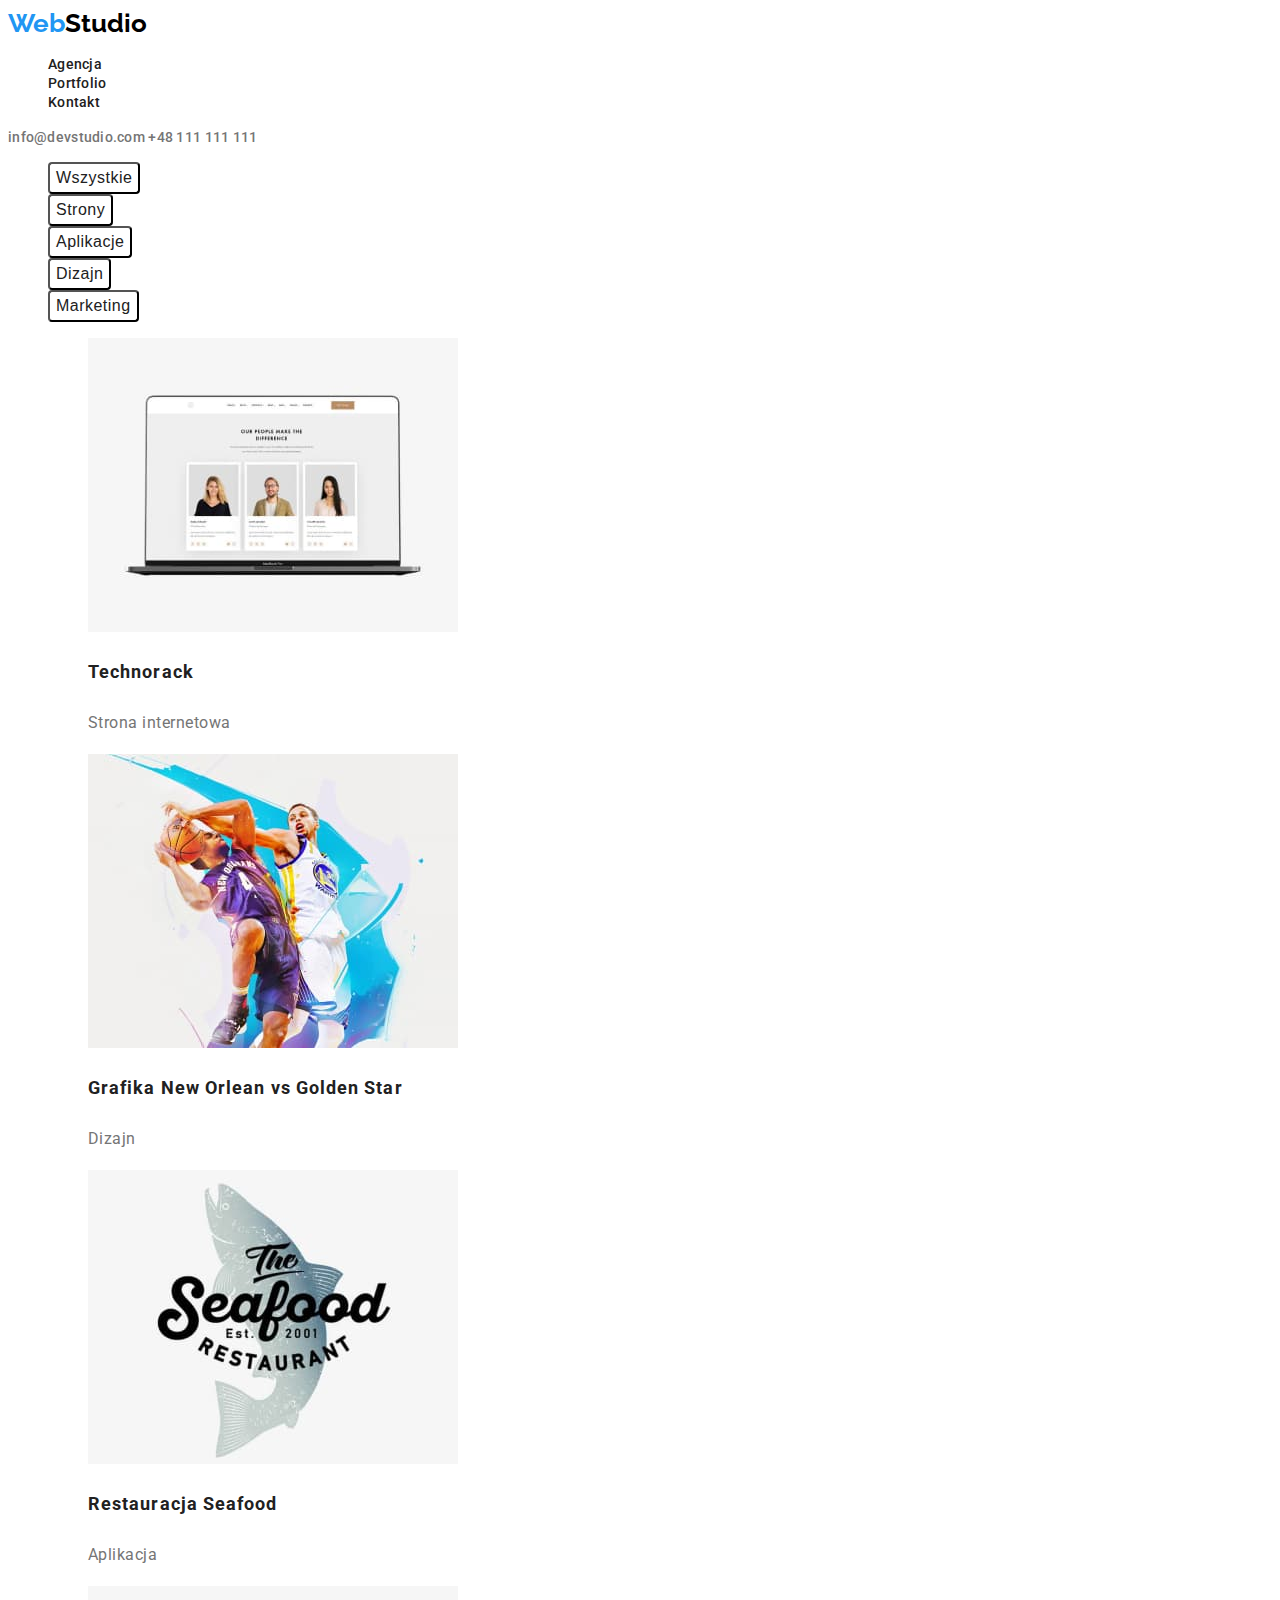
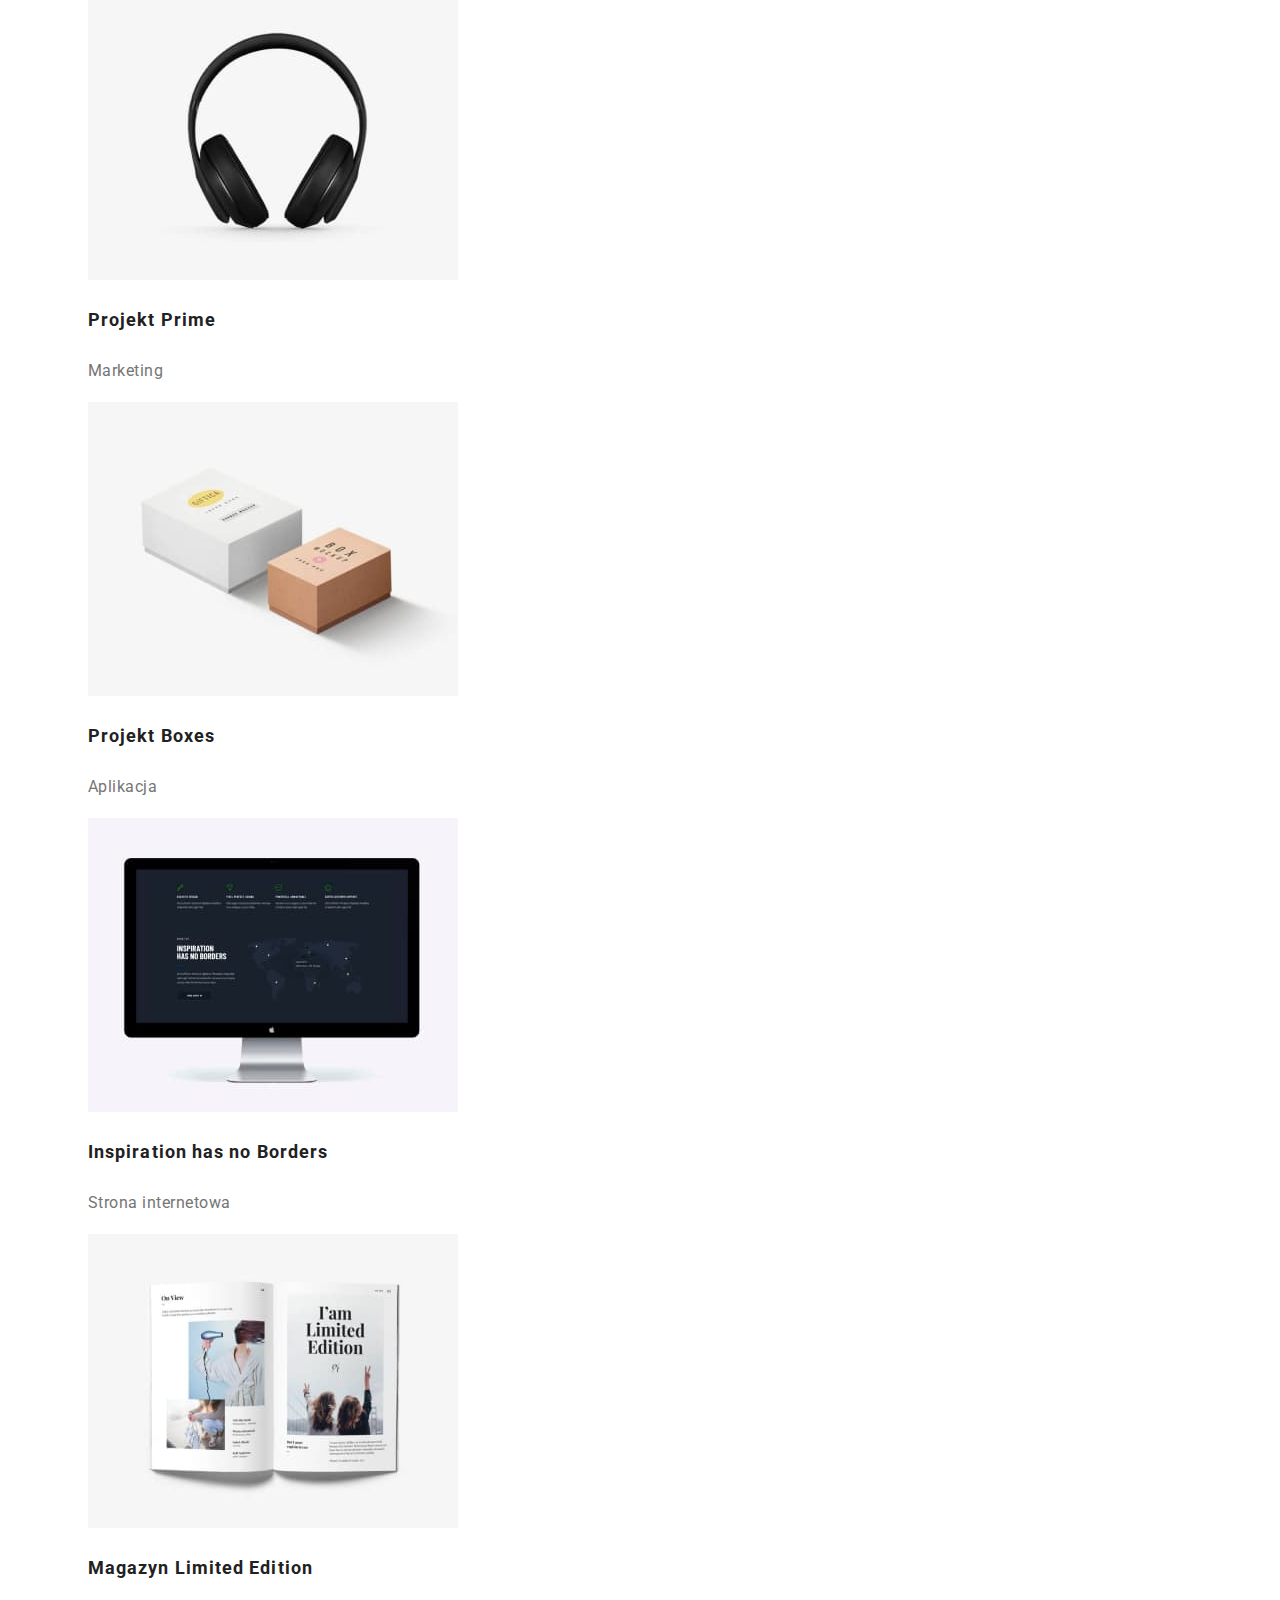
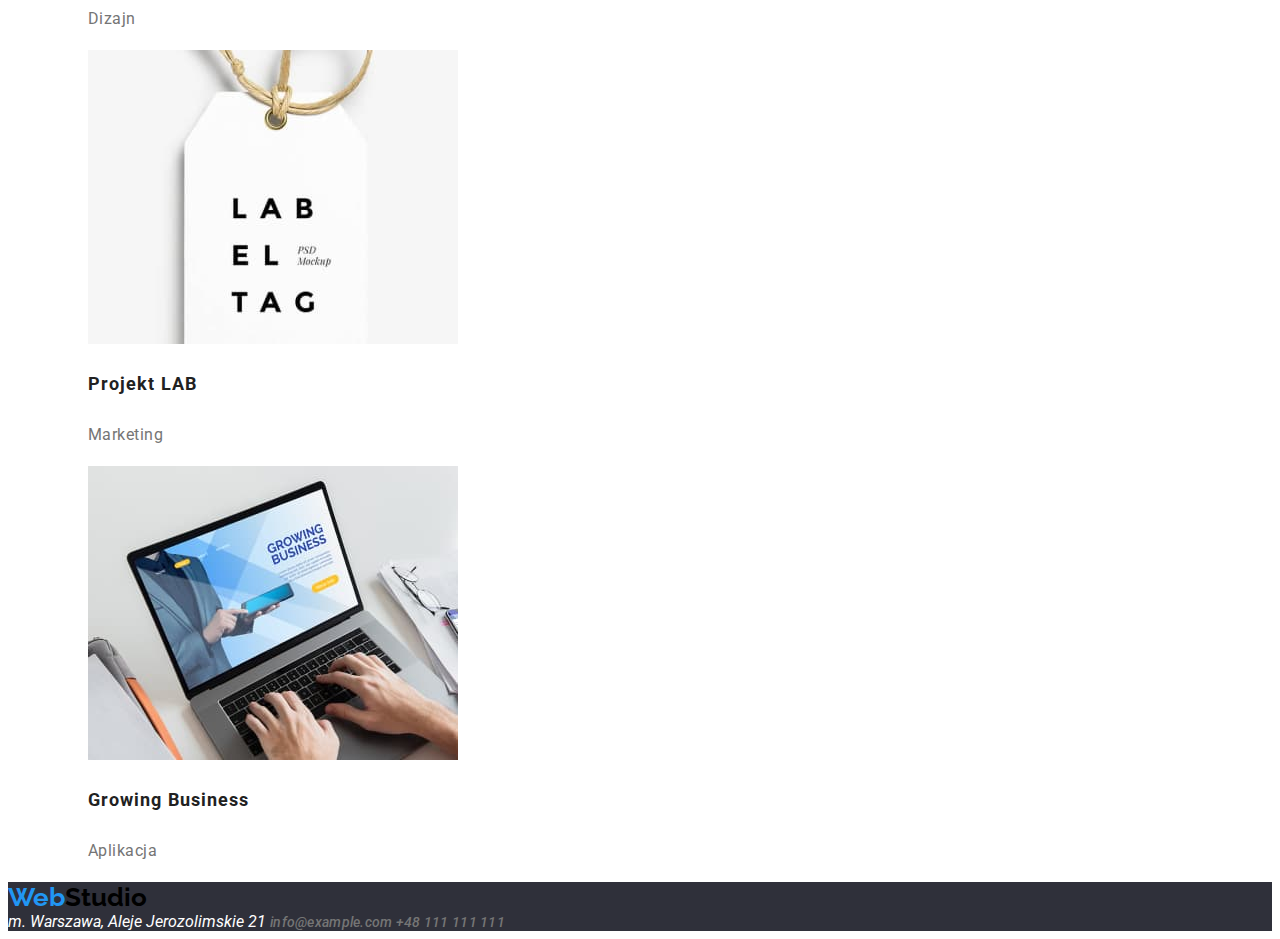
==== portfolio.html @ 2142aa77 "1" ====
<!DOCTYPE html>
<html lang="en">
  <head>
    <meta charset="UTF-8" />
    <meta http-equiv="X-UA-Compatible" content="IE=edge" />
    <meta name="viewport" content="width=device-width, initial-scale=1.0" />
    <link
      href="https://fonts.googleapis.com/css2?family=Raleway:wght@700&family=Roboto:wght@400;500;700;900&display=swap"
      rel="stylesheet"
    />
    <link rel="stylesheet" href="css/style.css" />
    <title>Portfolio</title>
  </head>
  <body>
    <header class="menu">
      <a class="logo" href="index.html"><span class="logo-color">Web</span>Studio</a>
      <nav>
        <ul class="nav-list">
          <li class="nav-list-item">
            <a class="nav-list-item-link" href="agency.html">Agencja</a>
          </li>
          <li class="nav-list-item">
            <a class="nav-list-item-link" href="portfolio.html">Portfolio</a>
          </li>
          <li class="nav-list-item">
            <a class="nav-list-item-link" href="contact.html">Kontakt</a>
          </li>
        </ul>
      </nav>
      <a class="contact" href="mailto:info@devstudio.com"> info@devstudio.com </a>
      <a class="contact" href="tel:+48111111111"> +48 111 111 111 </a>
    </header>
    <main>
      <div class="filters">
        <ul class="filters-list">
          <li class="filters-item">
            <button class="filters-button" type="button">Wszystkie</button>
          </li>
          <li class="filters-item">
            <button class="filters-button" type="button">Strony</button>
          </li>
          <li class="filters-item">
            <button class="filters-button" type="button">Aplikacje</button>
          </li>
          <li class="filters-item">
            <button class="filters-button" type="button">Dizajn</button>
          </li>
          <li class="filters-item">
            <button class="filters-button" type="button">Marketing</button>
          </li>
        </ul>
      </div>
      <div class="projects">
        <ul class="projects-list">
          <li class="projects-list-item">
            <figure>
              <img src="/images/portfolio/technocrack.jpg" alt="Website" height="294" width="370" />
              <figcaption>
                <p class="projects-name">Technorack</p>
                <p class="projects-description">Strona internetowa</p>
              </figcaption>
            </figure>
          </li>
          <li class="projects-list-item">
            <figure>
              <img
                src="/images/portfolio/newOrlean.jpg"
                alt="Basketball players"
                height="294"
                width="370"
              />
              <figcaption>
                <p class="projects-name">Grafika New Orlean vs Golden Star</p>
                <p class="projects-description">Dizajn</p>
              </figcaption>
            </figure>
          </li>
          <li class="projects-list-item">
            <figure>
              <img
                src="images/portfolio/seafood.jpg"
                alt="Restaurant logo"
                height="294"
                width="370"
              />
              <figcaption>
                <p class="projects-name">Restauracja Seafood</p>
                <p class="projects-description">Aplikacja</p>
              </figcaption>
            </figure>
          </li>
          <li class="projects-list-item">
            <figure>
              <img src="images/portfolio/prime.jpg" alt="Headphones" height="294" width="370" />
              <figcaption>
                <p class="projects-name">Projekt Prime</p>
                <p class="projects-description">Marketing</p>
              </figcaption>
            </figure>
          </li>
          <li class="projects-list-item">
            <figure>
              <img src="images/portfolio/boxes.jpg" alt="Boxes" height="294" width="370" />
              <figcaption>
                <p class="projects-name">Projekt Boxes</p>
                <p class="projects-description">Aplikacja</p>
              </figcaption>
            </figure>
          </li>
          <li class="projects-list-item">
            <figure>
              <img src="images/portfolio/noBorders.jpg" alt="Website" height="294" width="370" />
              <figcaption>
                <p class="projects-name">Inspiration has no Borders</p>
                <p class="projects-description">Strona internetowa</p>
              </figcaption>
            </figure>
          </li>
          <li class="projects-list-item">
            <figure>
              <img src="images/portfolio/magazyn.jpg" alt="Magazine" height="294" width="370" />
              <figcaption>
                <p class="projects-name">Magazyn Limited Edition</p>
                <p class="projects-description">Dizajn</p>
              </figcaption>
            </figure>
          </li>
          <li class="projects-list-item">
            <figure>
              <img src="images/portfolio/lab.jpg" alt="Label tag" height="294" width="370" />
              <figcaption>
                <p class="projects-name">Projekt LAB</p>
                <p class="projects-description">Marketing</p>
              </figcaption>
            </figure>
          </li>
          <li class="projects-list-item">
            <figure>
              <img src="images/portfolio/growingBusiness.jpg" alt="App" height="294" width="370" />
              <figcaption>
                <p class="projects-name">Growing Business</p>
                <p class="projects-description">Aplikacja</p>
              </figcaption>
            </figure>
          </li>
        </ul>
      </div>
    </main>
    <footer class="footer">
      <a class="logo" href="index.html"><span class="logo-color">Web</span>Studio</a>
      <address class="address">
        m. Warszawa, Aleje Jerozolimskie 21
        <a class="contact" href="mailto:info@example.com"> info@example.com </a>
        <a class="contact" href="tel:+48111111111"> +48 111 111 111 </a>
      </address>
    </footer>
  </body>
</html>
---- css/style.css ----
:root {
  --black-color: #000000;
  --blue-color: #2196f3;
  --white-color: #ffffff;
  --background-color: #2f303a;
  --text-color-main: #212121;
  --text-color-secondary: #757575;
}

body {
  font-family: Roboto, Raleway, sans-serif;
  color: var(--text-color-main);
}
.logo {
  text-decoration: none;
  color: var(--black-color);
  font-family: Raleway;
  font-weight: 700;
  font-size: 1.625rem;
}
.logo-color {
  color: var(--blue-color);
}
.nav-list {
  list-style: none;
}
.nav-list-item-link {
  font-weight: 500;
  font-size: 0.875rem;
  line-height: 1.14;
  letter-spacing: 0.02em;
  text-decoration: none;
  color: var(--text-color-main);
}
.nav-list-item-link:hover,
.nav-list-item-link:focus {
  color: var(--blue-color);
}
.main-header-section {
  background-color: var(--background-color);
}
.main-header-text {
  font-weight: 900;
  font-size: 2.5rem;
  line-height: 1.36;
  text-align: center;
  letter-spacing: 0.06em;
  text-transform: uppercase;
  color: var(--white-color);
}
.main-header-button {
  background: #2196f3;
  font-weight: 700;
  font-size: 1rem;
  line-height: 1.88;
  text-align: center;
  letter-spacing: 0.06em;
  color: var(--white-color);
  cursor: pointer;
}

.main-description-list-header {
  font-weight: 700;
  font-size: 0.875rem;
  line-height: 1.14;
  letter-spacing: 0.03em;
  text-transform: uppercase;
}
.main-description-list-text {
  font-size: 0.875rem;
  line-height: 1.71;
  letter-spacing: 0.03em;
  color: var(--text-color-secondary);
}
.team-section-list,
.services-section-list,
.main-description-list {
  list-style: none;
}
.services-section-header,
.team-section-header {
  font-weight: 700;
  font-size: 2.25rem;
  line-height: 1.17;
  text-align: center;
  letter-spacing: 0.03em;
}
.team-section-name {
  font-weight: 500;
  font-size: 1rem;
  line-height: 1.19;
  text-align: center;
  letter-spacing: 0.03em;
}
.team-section-profession {
  font-size: 1rem;
  line-height: 1.19;
  text-align: center;
  letter-spacing: 0.03em;
  color: var(--text-color-secondary);
}

.contact {
  color: var(--text-color-secondary);
  text-decoration: none;
  font-weight: 500;
  font-size: 0.875rem;
  line-height: 1.14;
  letter-spacing: 0.02em;
}
.contact:hover,
.contact:focus {
  color: var(--blue-color);
}
.address {
  color: var(--white-color);
}
.footer {
  background-color: #2f303a;
}

.filters-item,
.projects-list {
  list-style: none;
}
.filters-button {
  background: var(--white-color);
  border-radius: 4px;
  font-weight: 500;
  font-size: 1rem;
  line-height: 1.62;
  text-align: center;
  letter-spacing: 0.03em;
  color: var(--text-color-main);
  cursor: pointer;
}
.filters-button:hover,
.filters-button:focus {
  background-color: var(--blue-color);
  color: var(--white-color);
}
.projects-name {
  font-weight: 700;
  font-size: 1.125rem;
  line-height: 2;
  letter-spacing: 0.06em;
}
.projects-description {
  font-size: 1rem;
  line-height: 1.88;
  letter-spacing: 0.03em;
  color: var(--text-color-secondary);
}
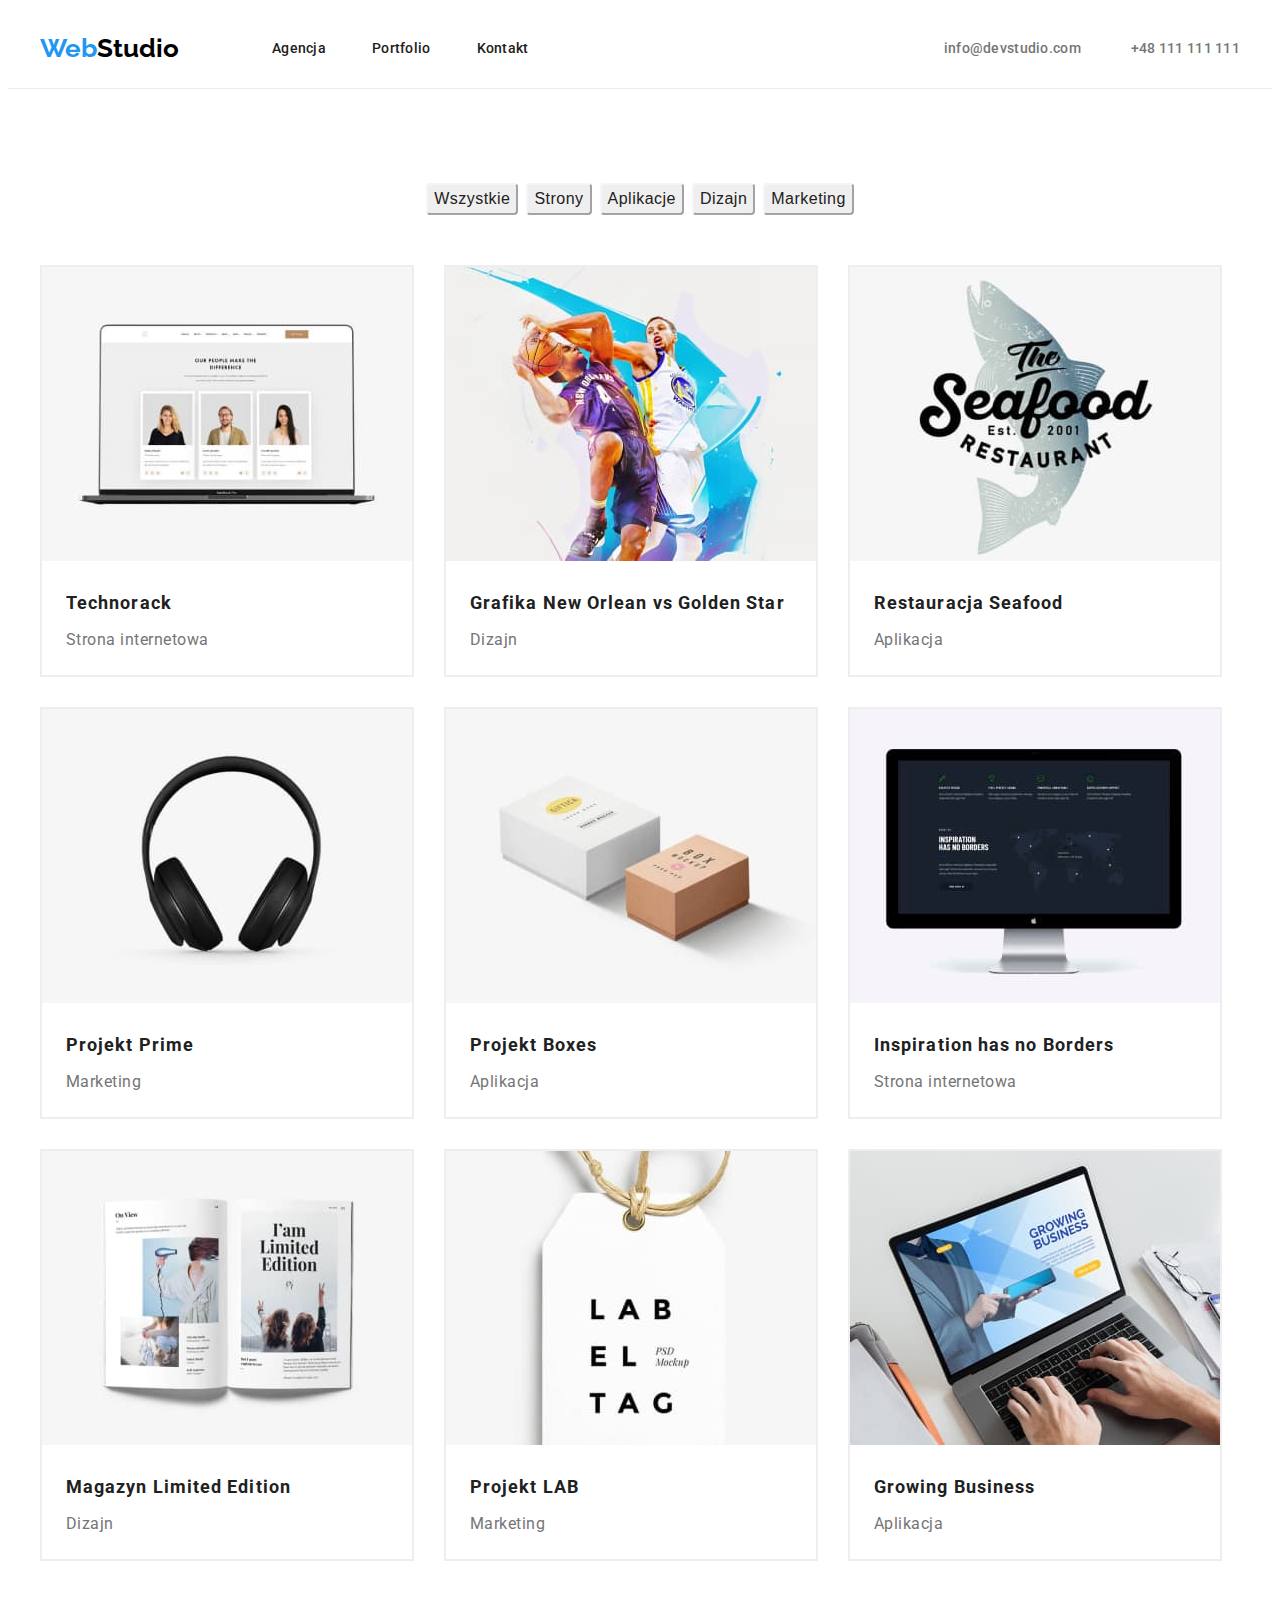
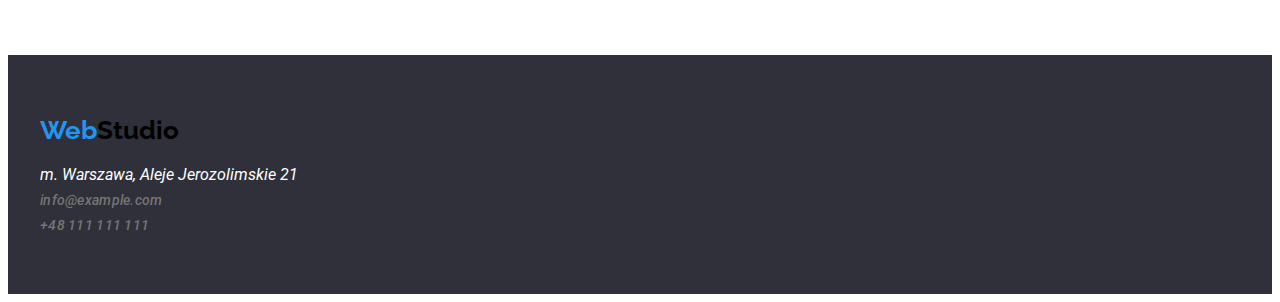
==== commit a550bdd8: "Rozpieszczenie elementów poprzez Flexbox, padding i margin." ====
--- a/portfolio.html
+++ b/portfolio.html
@@ -13,146 +13,165 @@
   </head>
   <body>
     <header class="menu">
-      <a class="logo" href="index.html"><span class="logo-color">Web</span>Studio</a>
-      <nav>
-        <ul class="nav-list">
-          <li class="nav-list-item">
-            <a class="nav-list-item-link" href="agency.html">Agencja</a>
-          </li>
-          <li class="nav-list-item">
-            <a class="nav-list-item-link" href="portfolio.html">Portfolio</a>
-          </li>
-          <li class="nav-list-item">
-            <a class="nav-list-item-link" href="contact.html">Kontakt</a>
-          </li>
+      <nav class="wrapper main-menu-container">
+        <div class="menu-container">
+          <a class="logo" href="index.html"><span class="logo-color">Web</span>Studio</a>
+          <ul class="nav-list">
+            <li class="nav-list-item">
+              <a class="nav-list-item-link" href="agency.html">Agencja</a>
+            </li>
+            <li class="nav-list-item">
+              <a class="nav-list-item-link" href="portfolio.html">Portfolio</a>
+            </li>
+            <li class="nav-list-item">
+              <a class="nav-list-item-link" href="contact.html">Kontakt</a>
+            </li>
+          </ul>
+        </div>
+
+        <ul class="contact-list menu-container">
+          <li><a class="contact" href="mailto:info@devstudio.com"> info@devstudio.com </a></li>
+          <li><a class="contact" href="tel:+48111111111"> +48 111 111 111 </a></li>
         </ul>
       </nav>
-      <a class="contact" href="mailto:info@devstudio.com"> info@devstudio.com </a>
-      <a class="contact" href="tel:+48111111111"> +48 111 111 111 </a>
     </header>
     <main>
-      <div class="filters">
-        <ul class="filters-list">
-          <li class="filters-item">
-            <button class="filters-button" type="button">Wszystkie</button>
-          </li>
-          <li class="filters-item">
-            <button class="filters-button" type="button">Strony</button>
-          </li>
-          <li class="filters-item">
-            <button class="filters-button" type="button">Aplikacje</button>
-          </li>
-          <li class="filters-item">
-            <button class="filters-button" type="button">Dizajn</button>
-          </li>
-          <li class="filters-item">
-            <button class="filters-button" type="button">Marketing</button>
-          </li>
-        </ul>
-      </div>
-      <div class="projects">
-        <ul class="projects-list">
-          <li class="projects-list-item">
-            <figure>
-              <img src="/images/portfolio/technocrack.jpg" alt="Website" height="294" width="370" />
-              <figcaption>
-                <p class="projects-name">Technorack</p>
-                <p class="projects-description">Strona internetowa</p>
-              </figcaption>
-            </figure>
-          </li>
-          <li class="projects-list-item">
-            <figure>
-              <img
-                src="/images/portfolio/newOrlean.jpg"
-                alt="Basketball players"
-                height="294"
-                width="370"
-              />
-              <figcaption>
-                <p class="projects-name">Grafika New Orlean vs Golden Star</p>
-                <p class="projects-description">Dizajn</p>
-              </figcaption>
-            </figure>
-          </li>
-          <li class="projects-list-item">
-            <figure>
-              <img
-                src="images/portfolio/seafood.jpg"
-                alt="Restaurant logo"
-                height="294"
-                width="370"
-              />
-              <figcaption>
-                <p class="projects-name">Restauracja Seafood</p>
-                <p class="projects-description">Aplikacja</p>
-              </figcaption>
-            </figure>
-          </li>
-          <li class="projects-list-item">
-            <figure>
-              <img src="images/portfolio/prime.jpg" alt="Headphones" height="294" width="370" />
-              <figcaption>
-                <p class="projects-name">Projekt Prime</p>
-                <p class="projects-description">Marketing</p>
-              </figcaption>
-            </figure>
-          </li>
-          <li class="projects-list-item">
-            <figure>
-              <img src="images/portfolio/boxes.jpg" alt="Boxes" height="294" width="370" />
-              <figcaption>
-                <p class="projects-name">Projekt Boxes</p>
-                <p class="projects-description">Aplikacja</p>
-              </figcaption>
-            </figure>
-          </li>
-          <li class="projects-list-item">
-            <figure>
-              <img src="images/portfolio/noBorders.jpg" alt="Website" height="294" width="370" />
-              <figcaption>
-                <p class="projects-name">Inspiration has no Borders</p>
-                <p class="projects-description">Strona internetowa</p>
-              </figcaption>
-            </figure>
-          </li>
-          <li class="projects-list-item">
-            <figure>
-              <img src="images/portfolio/magazyn.jpg" alt="Magazine" height="294" width="370" />
-              <figcaption>
-                <p class="projects-name">Magazyn Limited Edition</p>
-                <p class="projects-description">Dizajn</p>
-              </figcaption>
-            </figure>
-          </li>
-          <li class="projects-list-item">
-            <figure>
-              <img src="images/portfolio/lab.jpg" alt="Label tag" height="294" width="370" />
-              <figcaption>
-                <p class="projects-name">Projekt LAB</p>
-                <p class="projects-description">Marketing</p>
-              </figcaption>
-            </figure>
-          </li>
-          <li class="projects-list-item">
-            <figure>
-              <img src="images/portfolio/growingBusiness.jpg" alt="App" height="294" width="370" />
-              <figcaption>
-                <p class="projects-name">Growing Business</p>
-                <p class="projects-description">Aplikacja</p>
-              </figcaption>
-            </figure>
-          </li>
-        </ul>
-      </div>
+      <section class="porfolio-section wrapper">
+        <nav>
+          <ul class="filters-list-container">
+            <li class="filters-item">
+              <button class="filters-button" type="button">Wszystkie</button>
+            </li>
+            <li class="filters-item">
+              <button class="filters-button" type="button">Strony</button>
+            </li>
+            <li class="filters-item">
+              <button class="filters-button" type="button">Aplikacje</button>
+            </li>
+            <li class="filters-item">
+              <button class="filters-button" type="button">Dizajn</button>
+            </li>
+            <li class="filters-item">
+              <button class="filters-button" type="button">Marketing</button>
+            </li>
+          </ul>
+        </nav>
+        <div class="projects-section">
+          <ul class="projects-list-container">
+            <li class="projects-list-item">
+              <figure class="projects-list-item">
+                <img
+                  src="/images/portfolio/technocrack.jpg"
+                  alt="Website"
+                  height="294"
+                  width="370"
+                />
+                <figcaption class="projects-caption">
+                  <p class="projects-name">Technorack</p>
+                  <p class="projects-description">Strona internetowa</p>
+                </figcaption>
+              </figure>
+            </li>
+            <li class="projects-list-item">
+              <figure class="projects-list-item">
+                <img
+                  src="/images/portfolio/newOrlean.jpg"
+                  alt="Basketball players"
+                  height="294"
+                  width="370"
+                />
+                <figcaption class="projects-caption">
+                  <p class="projects-name">Grafika New Orlean vs Golden Star</p>
+                  <p class="projects-description">Dizajn</p>
+                </figcaption>
+              </figure>
+            </li>
+            <li class="projects-list-item">
+              <figure class="projects-list-item">
+                <img
+                  src="images/portfolio/seafood.jpg"
+                  alt="Restaurant logo"
+                  height="294"
+                  width="370"
+                />
+                <figcaption class="projects-caption">
+                  <p class="projects-name">Restauracja Seafood</p>
+                  <p class="projects-description">Aplikacja</p>
+                </figcaption>
+              </figure>
+            </li>
+            <li class="projects-list-item">
+              <figure class="projects-list-item">
+                <img src="images/portfolio/prime.jpg" alt="Headphones" height="294" width="370" />
+                <figcaption class="projects-caption">
+                  <p class="projects-name">Projekt Prime</p>
+                  <p class="projects-description">Marketing</p>
+                </figcaption>
+              </figure>
+            </li>
+            <li class="projects-list-item">
+              <figure class="projects-list-item">
+                <img src="images/portfolio/boxes.jpg" alt="Boxes" height="294" width="370" />
+                <figcaption class="projects-caption">
+                  <p class="projects-name">Projekt Boxes</p>
+                  <p class="projects-description">Aplikacja</p>
+                </figcaption>
+              </figure>
+            </li>
+            <li class="projects-list-item">
+              <figure class="projects-list-item">
+                <img src="images/portfolio/noBorders.jpg" alt="Website" height="294" width="370" />
+                <figcaption class="projects-caption">
+                  <p class="projects-name">Inspiration has no Borders</p>
+                  <p class="projects-description">Strona internetowa</p>
+                </figcaption>
+              </figure>
+            </li>
+            <li class="projects-list-item">
+              <figure class="projects-list-item">
+                <img src="images/portfolio/magazyn.jpg" alt="Magazine" height="294" width="370" />
+                <figcaption class="projects-caption">
+                  <p class="projects-name">Magazyn Limited Edition</p>
+                  <p class="projects-description">Dizajn</p>
+                </figcaption>
+              </figure>
+            </li>
+            <li class="projects-list-item">
+              <figure class="projects-list-item">
+                <img src="images/portfolio/lab.jpg" alt="Label tag" height="294" width="370" />
+                <figcaption class="projects-caption">
+                  <p class="projects-name">Projekt LAB</p>
+                  <p class="projects-description">Marketing</p>
+                </figcaption>
+              </figure>
+            </li>
+            <li class="projects-list-item">
+              <figure class="projects-list-item">
+                <img
+                  src="images/portfolio/growingBusiness.jpg"
+                  alt="App"
+                  height="294"
+                  width="370"
+                />
+                <figcaption class="projects-caption">
+                  <p class="projects-name">Growing Business</p>
+                  <p class="projects-description">Aplikacja</p>
+                </figcaption>
+              </figure>
+            </li>
+          </ul>
+        </div>
+      </section>
     </main>
     <footer class="footer">
-      <a class="logo" href="index.html"><span class="logo-color">Web</span>Studio</a>
-      <address class="address">
-        m. Warszawa, Aleje Jerozolimskie 21
-        <a class="contact" href="mailto:info@example.com"> info@example.com </a>
-        <a class="contact" href="tel:+48111111111"> +48 111 111 111 </a>
-      </address>
+      <div class="wrapper footer-container">
+        <a class="logo" href="index.html"><span class="logo-color">Web</span>Studio</a>
+        <address class="address-container">
+          <span class="address">m. Warszawa, Aleje Jerozolimskie 21</span>
+          <a class="contact" href="mailto:info@example.com"> info@example.com </a>
+          <a class="contact" href="tel:+48111111111"> +48 111 111 111 </a>
+        </address>
+      </div>
     </footer>
   </body>
 </html>
--- a/css/style.css
+++ b/css/style.css
@@ -2,15 +2,40 @@
   --black-color: #000000;
   --blue-color: #2196f3;
   --white-color: #ffffff;
-  --background-color: #2f303a;
+  --background-dark-color: #2f303a;
+  --background-gray-color: #f5f4fa;
   --text-color-main: #212121;
   --text-color-secondary: #757575;
+  --border-color: #eeeeee;
 }
 
 body {
   font-family: Roboto, Raleway, sans-serif;
   color: var(--text-color-main);
 }
+.wrapper {
+  max-width: 1200px;
+  margin: 0 auto;
+}
+/* header and footer */
+.menu {
+  border-bottom: 1px solid #ececec;
+}
+.main-menu-container {
+  display: flex;
+  justify-content: space-between;
+  align-items: center;
+  height: 31px;
+  padding-top: 24px;
+  padding-bottom: 25px;
+}
+
+.menu-container {
+  display: flex;
+  align-items: center;
+  margin: 0;
+}
+
 .logo {
   text-decoration: none;
   color: var(--black-color);
@@ -23,7 +48,13 @@
 }
 .nav-list {
   list-style: none;
-}
+  display: flex;
+  padding: 0;
+  gap: 46px;
+  margin: 0 0 0 93px;
+  align-items: center;
+}
+
 .nav-list-item-link {
   font-weight: 500;
   font-size: 0.875rem;
@@ -36,70 +67,11 @@
 .nav-list-item-link:focus {
   color: var(--blue-color);
 }
-.main-header-section {
-  background-color: var(--background-color);
-}
-.main-header-text {
-  font-weight: 900;
-  font-size: 2.5rem;
-  line-height: 1.36;
-  text-align: center;
-  letter-spacing: 0.06em;
-  text-transform: uppercase;
-  color: var(--white-color);
-}
-.main-header-button {
-  background: #2196f3;
-  font-weight: 700;
-  font-size: 1rem;
-  line-height: 1.88;
-  text-align: center;
-  letter-spacing: 0.06em;
-  color: var(--white-color);
-  cursor: pointer;
-}
-
-.main-description-list-header {
-  font-weight: 700;
-  font-size: 0.875rem;
-  line-height: 1.14;
-  letter-spacing: 0.03em;
-  text-transform: uppercase;
-}
-.main-description-list-text {
-  font-size: 0.875rem;
-  line-height: 1.71;
-  letter-spacing: 0.03em;
-  color: var(--text-color-secondary);
-}
-.team-section-list,
-.services-section-list,
-.main-description-list {
-  list-style: none;
-}
-.services-section-header,
-.team-section-header {
-  font-weight: 700;
-  font-size: 2.25rem;
-  line-height: 1.17;
-  text-align: center;
-  letter-spacing: 0.03em;
-}
-.team-section-name {
-  font-weight: 500;
-  font-size: 1rem;
-  line-height: 1.19;
-  text-align: center;
-  letter-spacing: 0.03em;
-}
-.team-section-profession {
-  font-size: 1rem;
-  line-height: 1.19;
-  text-align: center;
-  letter-spacing: 0.03em;
-  color: var(--text-color-secondary);
-}
-
+.contact-list {
+  list-style: none;
+  padding: 0;
+  gap: 50px;
+}
 .contact {
   color: var(--text-color-secondary);
   text-decoration: none;
@@ -115,17 +87,182 @@
 .address {
   color: var(--white-color);
 }
+.address-container {
+  display: flex;
+  flex-direction: column;
+  justify-content: space-between;
+  gap: 9px;
+}
 .footer {
-  background-color: #2f303a;
-}
-
-.filters-item,
-.projects-list {
-  list-style: none;
+  background-color: var(--background-dark-color);
+}
+.nav-container {
+  display: flex;
+}
+.contact-container {
+  display: flex;
+}
+.footer-container {
+  display: flex;
+  flex-direction: column;
+  justify-content: space-between;
+  gap: 20px;
+  padding: 60px 0;
+}
+/* main */
+
+/* main-header- section */
+.main-header-section {
+  background-color: var(--background-dark-color);
+  height: 600px;
+}
+.main-header-container {
+  display: flex;
+  flex-direction: column;
+  justify-content: space-between;
+  gap: 30px;
+}
+.main-header-text {
+  margin: auto;
+  padding-top: 200px;
+  font-weight: 900;
+  font-size: 2.5rem;
+  line-height: 1.36;
+  text-align: center;
+  letter-spacing: 0.06em;
+  text-transform: uppercase;
+  color: var(--white-color);
+  max-width: 640px;
+}
+.main-header-button {
+  margin: auto;
+  background: var(--blue-color);
+  font-weight: 700;
+  font-size: 1rem;
+  line-height: 1.88;
+  text-align: center;
+  letter-spacing: 0.06em;
+  color: var(--white-color);
+  cursor: pointer;
+  border-radius: 4px;
+  border-color: var(--blue-color);
+}
+/* main-description-section */
+.main-description-list {
+  list-style: none;
+  display: flex;
+  padding: 86px 0 0;
+  margin: 0;
+}
+.main-description-list-header {
+  margin: 0 0 10px;
+  font-weight: 700;
+  font-size: 0.875rem;
+  line-height: 1.14;
+  letter-spacing: 0.03em;
+  text-transform: uppercase;
+}
+.main-description-list-text {
+  margin: 0;
+  font-size: 0.875rem;
+  line-height: 1.71;
+  letter-spacing: 0.03em;
+  color: var(--text-color-secondary);
+}
+
+.services-section-list {
+  list-style: none;
+}
+/* services-section */
+
+.services-section {
+  padding: 94px 0;
+}
+.services-section-container {
+  display: flex;
+  padding: 0;
+  margin: 0;
+  justify-content: space-between;
+  gap: 30px;
+}
+.services-section-header {
+  font-weight: 700;
+  font-size: 2.25rem;
+  line-height: 1.17;
+  text-align: center;
+  letter-spacing: 0.03em;
+  margin-top: 0;
+  margin-bottom: 50px;
+}
+
+/* team-section */
+.team-section-header {
+  font-weight: 700;
+  font-size: 2.25rem;
+  line-height: 1.17;
+  text-align: center;
+  letter-spacing: 0.03em;
+  padding-top: 94px;
+  margin: 0 0 54px 0;
+}
+.team-section {
+  background-color: var(--background-gray-color);
+}
+.team-section-container {
+  display: flex;
+  padding: 0 0 94px;
+  margin: 0;
+  justify-content: space-between;
+  list-style: none;
+}
+.team-section-item {
+  margin: auto;
+  height: auto;
+  width: 270px;
+  background: #ffffff;
+  box-shadow: 0px 1px 3px rgba(0, 0, 0, 0.12), 0px 1px 1px rgba(0, 0, 0, 0.14),
+    0px 2px 1px rgba(0, 0, 0, 0.2);
+  border-radius: 0px 0px 4px 4px;
+  padding-bottom: ;
+}
+.team-section-name {
+  font-weight: 500;
+  font-size: 1rem;
+  line-height: 1.19;
+  text-align: center;
+  letter-spacing: 0.03em;
+  margin: 0;
+  padding: 30px 0 0;
+}
+.team-section-profession {
+  font-size: 1rem;
+  line-height: 1.19;
+  text-align: center;
+  letter-spacing: 0.03em;
+  color: var(--text-color-secondary);
+  margin: 0;
+  padding: 10px 0 30px;
+}
+/* PORTFOLIO */
+.porfolio-section {
+  padding: 94px 0;
+}
+
+.filters-list-container {
+  display: flex;
+  justify-content: center;
+  margin: 0 auto;
+  padding: 0;
+  gap: 8px;
+}
+.filters-item {
+  list-style: none;
+  background: var(--background-gray-color);
+  border-radius: 4px;
 }
 .filters-button {
-  background: var(--white-color);
   border-radius: 4px;
+  border-color: var(--background-gray-color);
   font-weight: 500;
   font-size: 1rem;
   line-height: 1.62;
@@ -139,15 +276,41 @@
   background-color: var(--blue-color);
   color: var(--white-color);
 }
+.projects-section {
+  margin-top: 50px;
+}
+.projects-caption {
+  padding: 20px 24px;
+}
 .projects-name {
   font-weight: 700;
   font-size: 1.125rem;
   line-height: 2;
   letter-spacing: 0.06em;
+  margin: 0 0 4px;
 }
 .projects-description {
   font-size: 1rem;
   line-height: 1.88;
   letter-spacing: 0.03em;
   color: var(--text-color-secondary);
-}
+  margin: 0;
+}
+
+.section {
+  margin-top: 94px;
+  margin-bottom: 94px;
+}
+.projects-list-container {
+  list-style: none;
+  display: flex;
+  flex-wrap: wrap;
+  gap: 30px;
+  padding: 0;
+  margin: 0;
+}
+.projects-list-item {
+  padding: 0;
+  margin: 0;
+  border: 1px solid var(--border-color);
+}
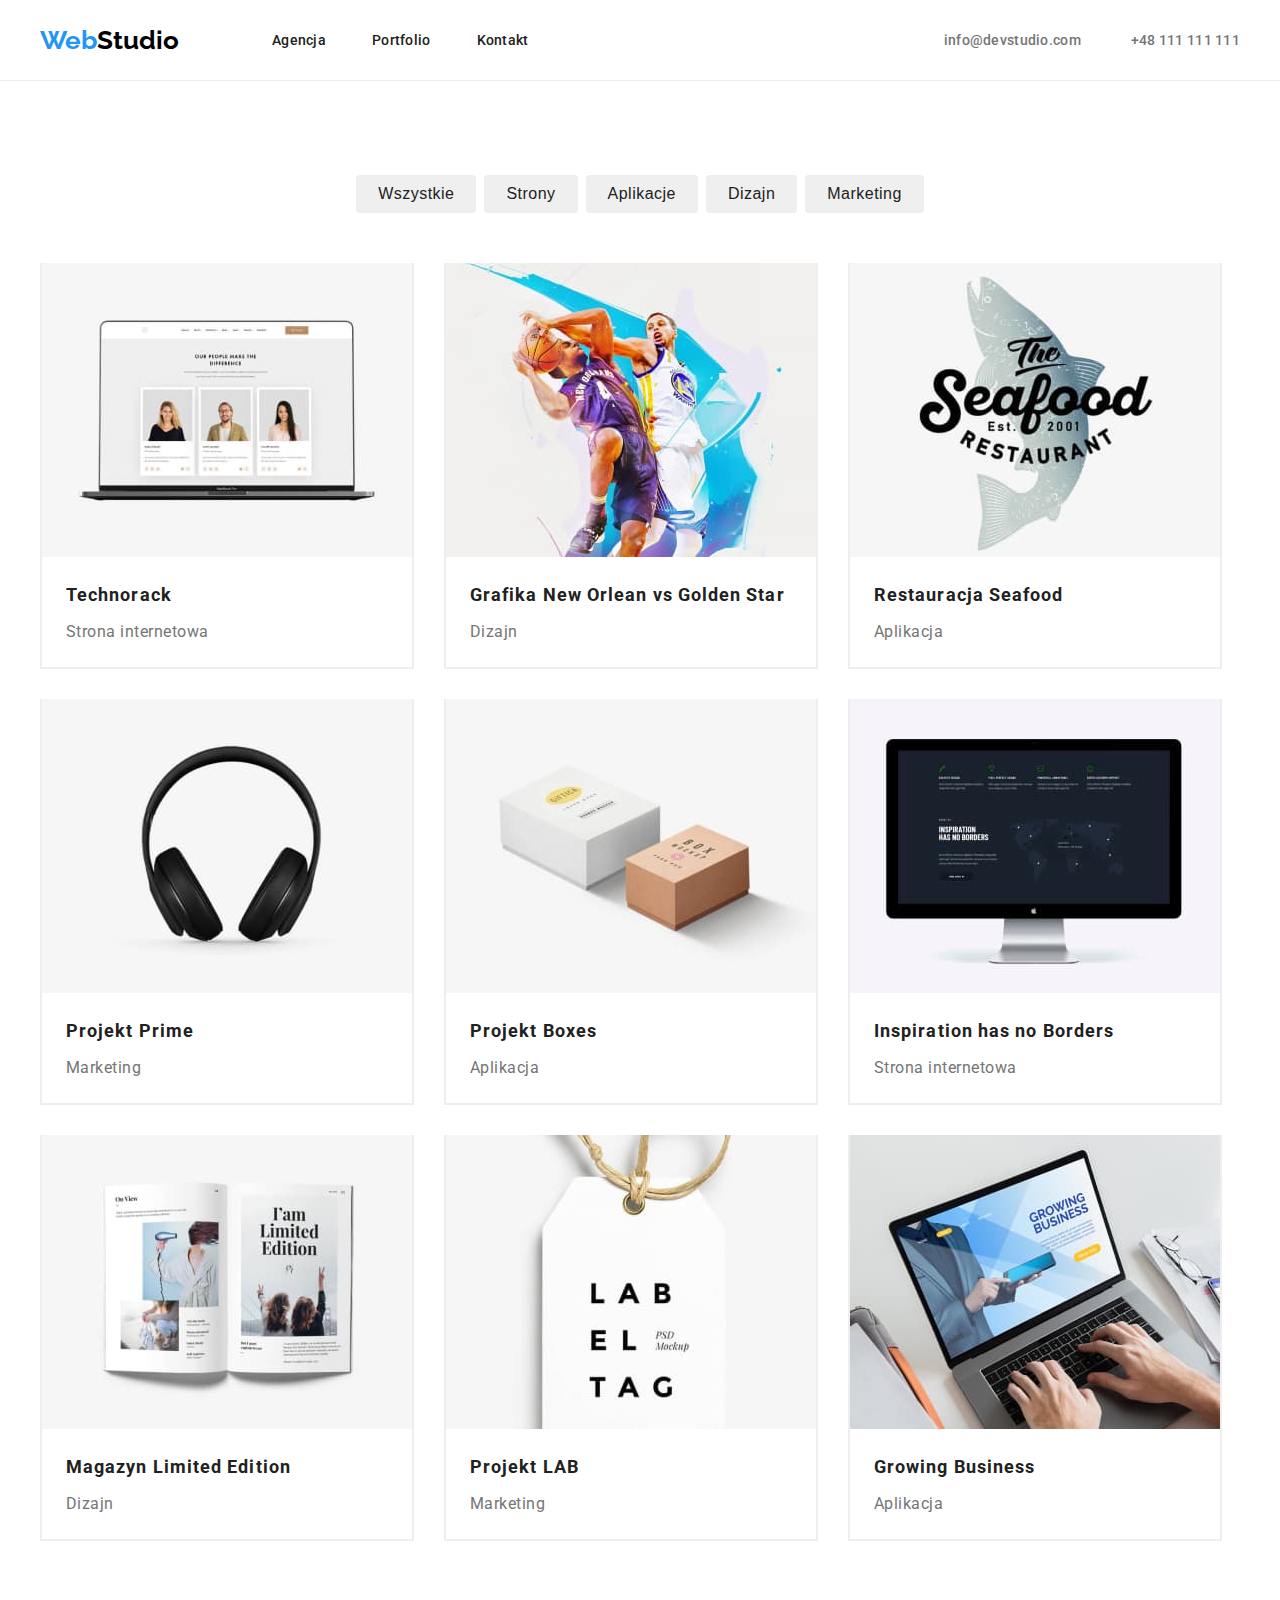
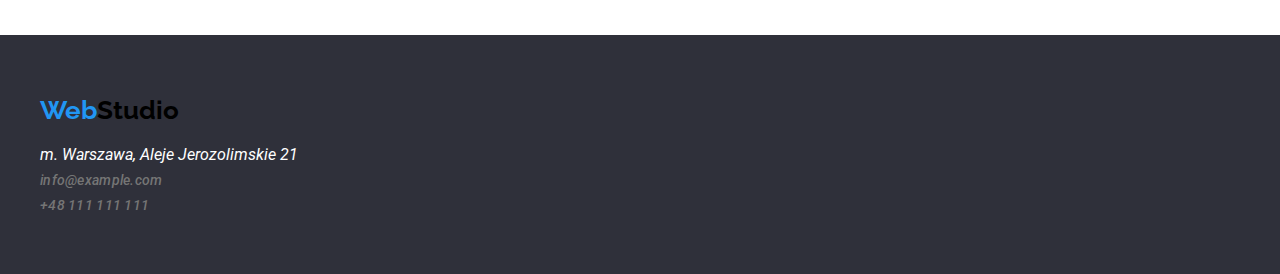
==== commit 82e90f84: "Poprawienie ramek." ====
--- a/portfolio.html
+++ b/portfolio.html
@@ -61,6 +61,7 @@
             <li class="projects-list-item">
               <figure class="projects-list-item">
                 <img
+                  class="projects-pic"
                   src="/images/portfolio/technocrack.jpg"
                   alt="Website"
                   height="294"
@@ -75,6 +76,7 @@
             <li class="projects-list-item">
               <figure class="projects-list-item">
                 <img
+                  class="projects-pic"
                   src="/images/portfolio/newOrlean.jpg"
                   alt="Basketball players"
                   height="294"
@@ -89,6 +91,7 @@
             <li class="projects-list-item">
               <figure class="projects-list-item">
                 <img
+                  class="projects-pic"
                   src="images/portfolio/seafood.jpg"
                   alt="Restaurant logo"
                   height="294"
@@ -102,7 +105,13 @@
             </li>
             <li class="projects-list-item">
               <figure class="projects-list-item">
-                <img src="images/portfolio/prime.jpg" alt="Headphones" height="294" width="370" />
+                <img
+                  class="projects-pic"
+                  src="images/portfolio/prime.jpg"
+                  alt="Headphones"
+                  height="294"
+                  width="370"
+                />
                 <figcaption class="projects-caption">
                   <p class="projects-name">Projekt Prime</p>
                   <p class="projects-description">Marketing</p>
@@ -111,7 +120,13 @@
             </li>
             <li class="projects-list-item">
               <figure class="projects-list-item">
-                <img src="images/portfolio/boxes.jpg" alt="Boxes" height="294" width="370" />
+                <img
+                  class="projects-pic"
+                  src="images/portfolio/boxes.jpg"
+                  alt="Boxes"
+                  height="294"
+                  width="370"
+                />
                 <figcaption class="projects-caption">
                   <p class="projects-name">Projekt Boxes</p>
                   <p class="projects-description">Aplikacja</p>
@@ -120,7 +135,13 @@
             </li>
             <li class="projects-list-item">
               <figure class="projects-list-item">
-                <img src="images/portfolio/noBorders.jpg" alt="Website" height="294" width="370" />
+                <img
+                  class="projects-pic"
+                  src="images/portfolio/noBorders.jpg"
+                  alt="Website"
+                  height="294"
+                  width="370"
+                />
                 <figcaption class="projects-caption">
                   <p class="projects-name">Inspiration has no Borders</p>
                   <p class="projects-description">Strona internetowa</p>
@@ -129,7 +150,13 @@
             </li>
             <li class="projects-list-item">
               <figure class="projects-list-item">
-                <img src="images/portfolio/magazyn.jpg" alt="Magazine" height="294" width="370" />
+                <img
+                  class="projects-pic"
+                  src="images/portfolio/magazyn.jpg"
+                  alt="Magazine"
+                  height="294"
+                  width="370"
+                />
                 <figcaption class="projects-caption">
                   <p class="projects-name">Magazyn Limited Edition</p>
                   <p class="projects-description">Dizajn</p>
@@ -138,7 +165,13 @@
             </li>
             <li class="projects-list-item">
               <figure class="projects-list-item">
-                <img src="images/portfolio/lab.jpg" alt="Label tag" height="294" width="370" />
+                <img
+                  class="projects-pic"
+                  src="images/portfolio/lab.jpg"
+                  alt="Label tag"
+                  height="294"
+                  width="370"
+                />
                 <figcaption class="projects-caption">
                   <p class="projects-name">Projekt LAB</p>
                   <p class="projects-description">Marketing</p>
@@ -148,6 +181,7 @@
             <li class="projects-list-item">
               <figure class="projects-list-item">
                 <img
+                  class="projects-pic"
                   src="images/portfolio/growingBusiness.jpg"
                   alt="App"
                   height="294"
--- a/css/style.css
+++ b/css/style.css
@@ -8,7 +8,10 @@
   --text-color-secondary: #757575;
   --border-color: #eeeeee;
 }
-
+* {
+  margin: 0;
+  padding: 0;
+}
 body {
   font-family: Roboto, Raleway, sans-serif;
   color: var(--text-color-main);
@@ -145,7 +148,8 @@
   color: var(--white-color);
   cursor: pointer;
   border-radius: 4px;
-  border-color: var(--blue-color);
+  border: 0;
+  padding: 10px 41px;
 }
 /* main-description-section */
 .main-description-list {
@@ -225,6 +229,9 @@
   border-radius: 0px 0px 4px 4px;
   padding-bottom: ;
 }
+.team-section-pic {
+  vertical-align: middle;
+}
 .team-section-name {
   font-weight: 500;
   font-size: 1rem;
@@ -270,6 +277,8 @@
   letter-spacing: 0.03em;
   color: var(--text-color-main);
   cursor: pointer;
+  border: 0;
+  padding: 6px 22px;
 }
 .filters-button:hover,
 .filters-button:focus {
@@ -313,4 +322,8 @@
   padding: 0;
   margin: 0;
   border: 1px solid var(--border-color);
-}
+  border-top: 0;
+}
+.projects-pic {
+  vertical-align: middle;
+}
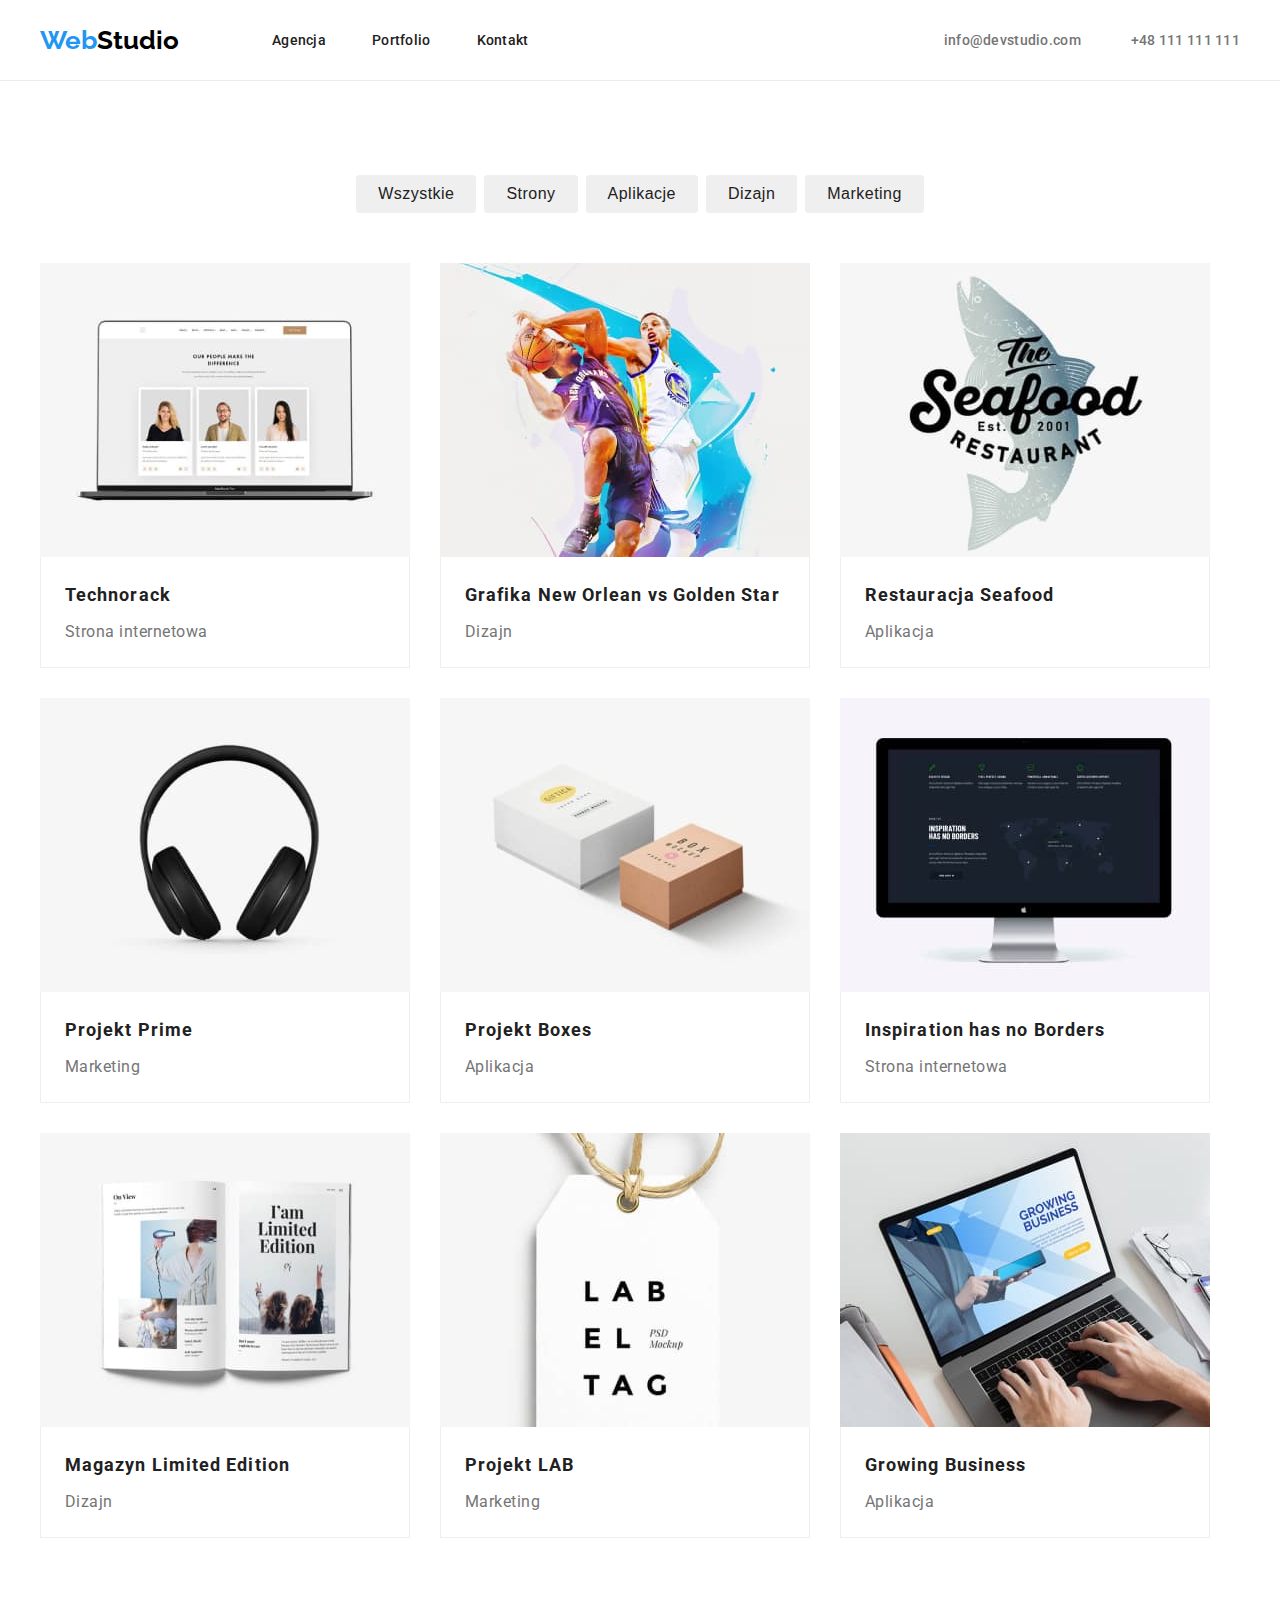
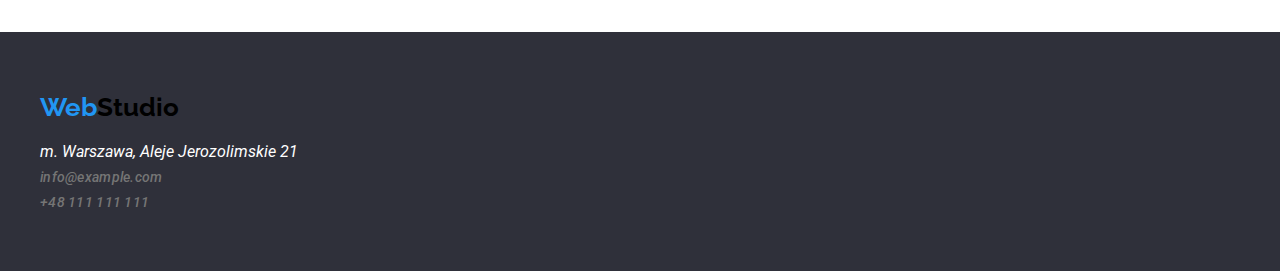
==== commit 5eb27e8a: "Poprawienie ramek w kartach i źródła zdjęć." ====
--- a/portfolio.html
+++ b/portfolio.html
@@ -62,7 +62,7 @@
               <figure class="projects-list-item">
                 <img
                   class="projects-pic"
-                  src="/images/portfolio/technocrack.jpg"
+                  src="images/portfolio/technocrack.jpg"
                   alt="Website"
                   height="294"
                   width="370"
@@ -77,7 +77,7 @@
               <figure class="projects-list-item">
                 <img
                   class="projects-pic"
-                  src="/images/portfolio/newOrlean.jpg"
+                  src="images/portfolio/newOrlean.jpg"
                   alt="Basketball players"
                   height="294"
                   width="370"
--- a/css/style.css
+++ b/css/style.css
@@ -289,6 +289,8 @@
   margin-top: 50px;
 }
 .projects-caption {
+  border: 1px solid var(--border-color);
+  border-top: 0;
   padding: 20px 24px;
 }
 .projects-name {
@@ -321,8 +323,6 @@
 .projects-list-item {
   padding: 0;
   margin: 0;
-  border: 1px solid var(--border-color);
-  border-top: 0;
 }
 .projects-pic {
   vertical-align: middle;
